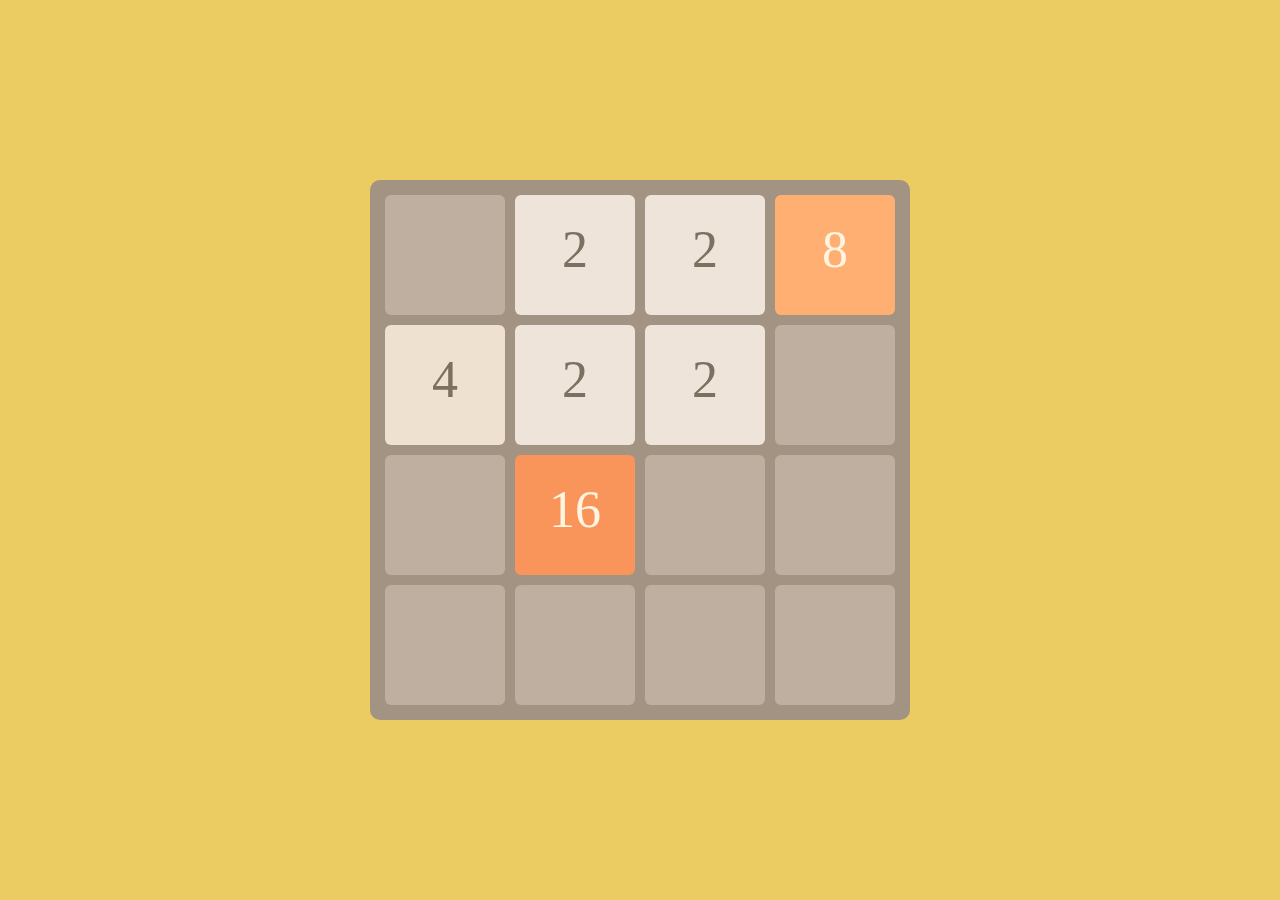
==== Other/2048/ver 1/index.html @ 4c1c3e84 "+ 2048 ver 1" ====
<!DOCTYPE html>
<html lang="en">

<head>
  <script src="draw.js"></script>
  <script src="game.js"></script>

  <link rel="stylesheet" href="style.css">

  <title>2048</title>
</head>

<body>

  <div class="field"></div>

</body>

</html>
---- Other/2048/ver 1/style.css ----
body {
	font-size: 52px;
	background-color: #EBCC62;
}

.field {
  position: absolute;
  left: 50%;
  top: 50%;
  transform: translateX(-50%) translateY(-50%);
  width: 520px;
  height: 520px;
  padding: 10px;
  border-radius: 10px;
  background-color: #A39383;
}

.row {
  width: 520px;
  height: 130px;
}

.cell {
  display: inline-block;
  text-align: center;
  vertical-align: middle;
  line-height: 110px;
  margin: 5px;
  width: 120px;
  height: 120px;
  border-radius: 6px;
	background-color: #BFAFA0;
	color: #FFF4DF;
}

.n-2 {
	background-color: #EEE4DA;
	color: #7C7061;
}

.n-4 {
	background-color: #EEE1D0;
	color: #7C7061;
}

.n-8 {
	background-color: #FEAF71;
}

.n-16 {
	background-color: #F9945B;
}

.n-32 {
	background-color: #FD795C;
}

.n-64 {
	background-color: #F45E3E;
}

.n-128 {
	background-color: #EFCE6F;
}

.n-256 {
	background-color: #EFCC5D;
}

.n-512 {
	background-color: #ECC84D;
}

.n-1024 {
	background-color: #ECC736;
}

.n-2048 {
	background-color: #EEC132;
}
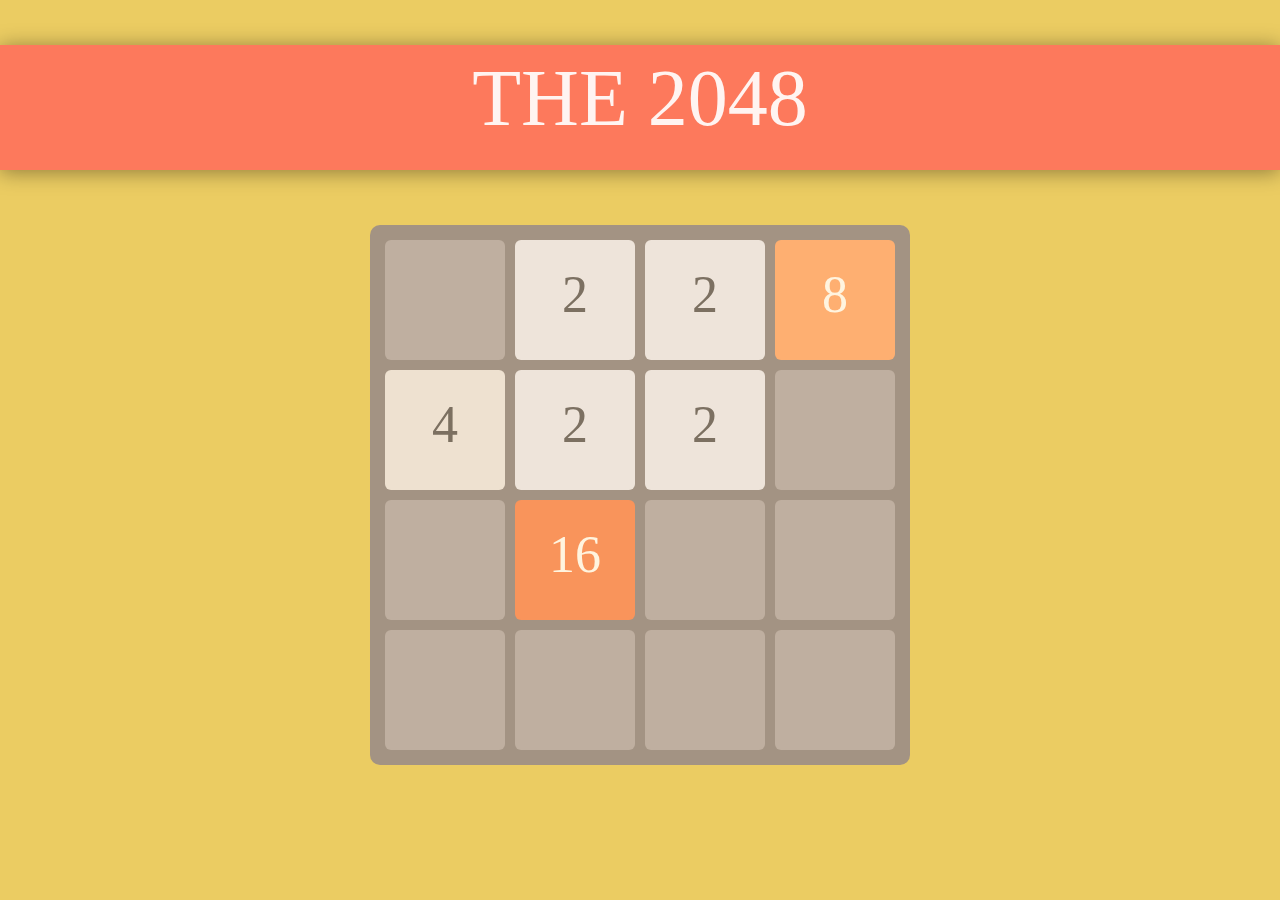
==== commit 3fc08753: "code opt + graf" ====
--- a/Other/2048/ver 1/index.html
+++ b/Other/2048/ver 1/index.html
@@ -12,6 +12,10 @@
 
 <body>
 
+	<div class="game-bg">
+			<span class="status">THE 2048</span>
+	</div>
+
   <div class="field"></div>
 
 </body>
--- a/Other/2048/ver 1/style.css
+++ b/Other/2048/ver 1/style.css
@@ -1,18 +1,36 @@
 body {
-	font-size: 52px;
-	background-color: #EBCC62;
+  font-size: 52px;
+  background-color: #EBCC62;
 }
 
 .field {
   position: absolute;
   left: 50%;
-  top: 50%;
+  top: 55%;
   transform: translateX(-50%) translateY(-50%);
   width: 520px;
   height: 520px;
   padding: 10px;
   border-radius: 10px;
   background-color: #A39383;
+}
+
+.game-bg {
+  font-size: 80px;
+  position: absolute;
+  top: 5%;
+  left: 50%;
+  transform: translateX(-50%);
+  width: 100%;
+  height: 125px;
+  text-align: center;
+  background-color: #FD795C;
+  box-shadow: 0px 2px 20px rgba(0, 0, 0, 0.4);
+}
+
+.status {
+  vertical-align: middle;
+  color: #FFF4F1;
 }
 
 .row {
@@ -29,52 +47,52 @@
   width: 120px;
   height: 120px;
   border-radius: 6px;
-	background-color: #BFAFA0;
-	color: #FFF4DF;
+  background-color: #BFAFA0;
+  color: #FFF4DF;
 }
 
 .n-2 {
-	background-color: #EEE4DA;
-	color: #7C7061;
+  background-color: #EEE4DA;
+  color: #7C7061;
 }
 
 .n-4 {
-	background-color: #EEE1D0;
-	color: #7C7061;
+  background-color: #EEE1D0;
+  color: #7C7061;
 }
 
 .n-8 {
-	background-color: #FEAF71;
+  background-color: #FEAF71;
 }
 
 .n-16 {
-	background-color: #F9945B;
+  background-color: #F9945B;
 }
 
 .n-32 {
-	background-color: #FD795C;
+  background-color: #FD795C;
 }
 
 .n-64 {
-	background-color: #F45E3E;
+  background-color: #F45E3E;
 }
 
 .n-128 {
-	background-color: #EFCE6F;
+  background-color: #EFCE6F;
 }
 
 .n-256 {
-	background-color: #EFCC5D;
+  background-color: #EFCC5D;
 }
 
 .n-512 {
-	background-color: #ECC84D;
+  background-color: #ECC84D;
 }
 
 .n-1024 {
-	background-color: #ECC736;
+  background-color: #ECC736;
 }
 
 .n-2048 {
-	background-color: #EEC132;
-}+  background-color: #EEC132;
+}
